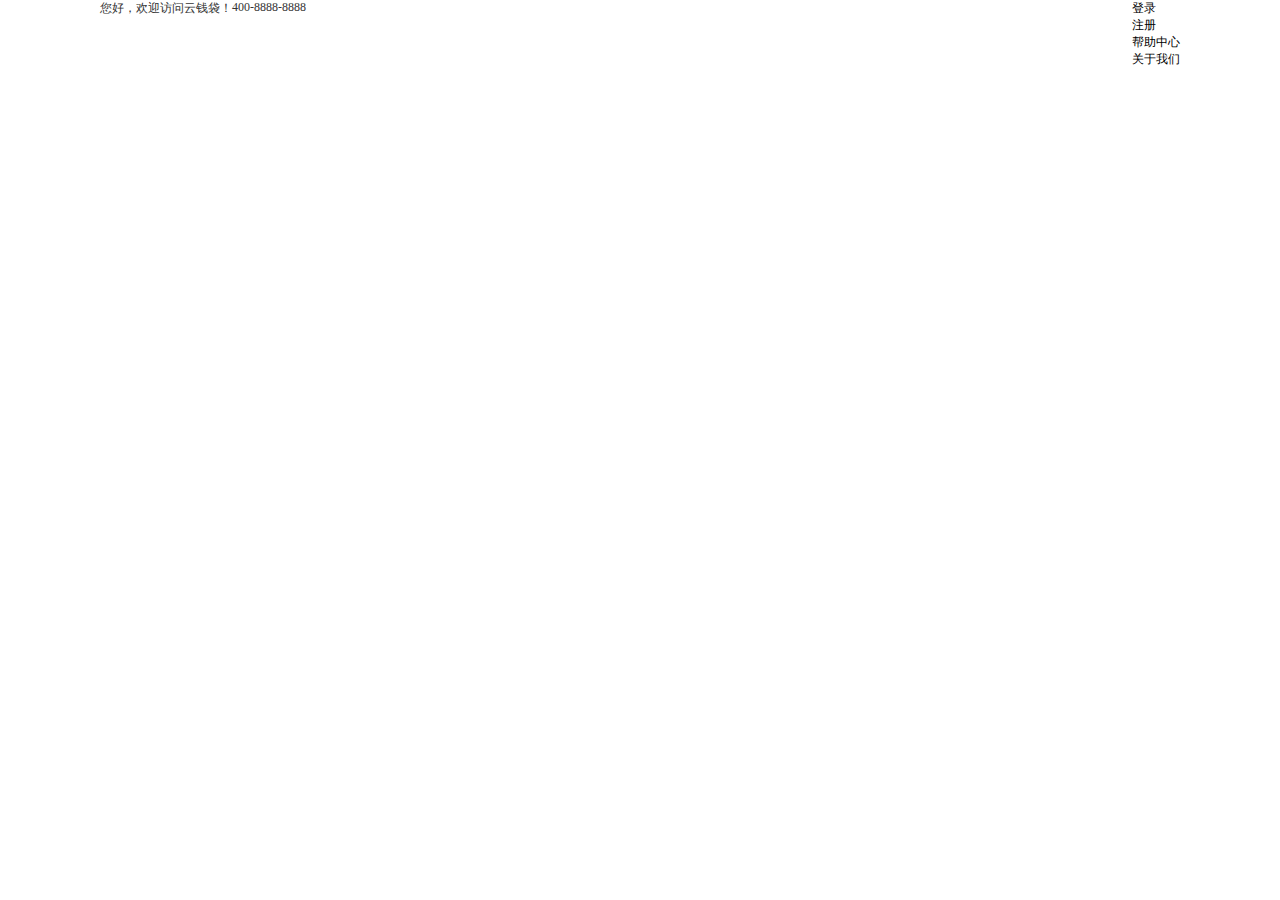
==== index.html @ e407aaa9 "。" ====
<!DOCTYPE html>
<html lang="en">
<head>
	<meta charset="UTF-8">
	<title>云钱袋</title>
	<link rel="stylesheet" href="css/common.css">
	<link rel="stylesheet" href="css/index.css">
</head>
<body>
	<div class="wrap">
		<div class="header">
			<div class="topBar bg">
				<div class="w">
					<p class="fl">您好，欢迎访问云钱袋！</p>
					<h5 class="fl">400-8888-8888</h5>
					<div class="fr">
						<ul>
							<li>
								<a href="">登录</a>
							</li>
							<li>
								<a href="">注册</a>
							</li>
							<li>
								<a href="">帮助中心</a>
							</li>
							<li>
								<a href="">关于我们</a>
							</li>
						</ul>
					</div>
				</div>
			</div>
			<div class=""></div>
		</div>
		<div class="main"></div>
		<div class="footer">
			
		</div>
	</div>
</body>
</html>
---- css/common.css ----
*{
	-webkit-box-sizing: content-box;
    -moz-box-sizing: content-box;
    box-sizing: content-box;
    font-size: 12px;
}
html,body{width:100%;color:#333333;background:#ffffff;}
body,div,dl,dt,dd,ul,ol,li,h1,h2,h3,h4,h5,h6,pre,code,label,form,fieldset,legend,input,button,textarea,p,section,blockquote,th,td,strong,a{padding:0;margin:0;}
table{border-collapse:collapse;border-spacing:0;}
fieldset,img{border:0;}
a{text-decoration: none;color:#000;}
var,em,strong{font-style:normal;}
address,caption,cite,code,dfn,em,strong,th,var, optgroup{font-style:inherit;font-weight:inherit;}
del,ins{text-decoration:none;}
li{list-style:none;}
caption,th{text-align:left;}
h1,h2,h3,h4,h5,h6{font-size:100%;font-weight:normal;}
q:before,q:after{content:'';}
abbr,acronym{border:0;font-variant:normal;}
sup{vertical-align:baseline;}
sub{vertical-align:baseline;}
legend{color:#000;}
input,button,textarea,select,optgroup,option{font-family:inherit; font-size:inherit;font-style:inherit;font-weight:inherit;outline:none;}
input,button,textarea,select{*font-size:100%;-webkit-box-sizing:content-box;box-sizing:content-box;resize:none;}
*:link,*:visited,*:hover,*:active{-webkit-tap-highlight-color:transparent;}
.w{width: 1080px;margin: 0 auto;}
.bg{background: #f5f5f5;}
.fl{float: left;}
.fr{float: right;}
.clearfix{*zoom:1;}
.clearfix:after{display:block;content:"clear"; height:0; clear:both;overflow:hidden;visibility:hidden;}
.inblock{display:inline-block;*display:inline;zoom:1;float:none;}
.none{display: none;}
.ellipsis {white-space: nowrap;overflow: hidden;-ms-text-overflow: ellipsis;-o-text-overflow: ellipsis;text-overflow: ellipsis;}
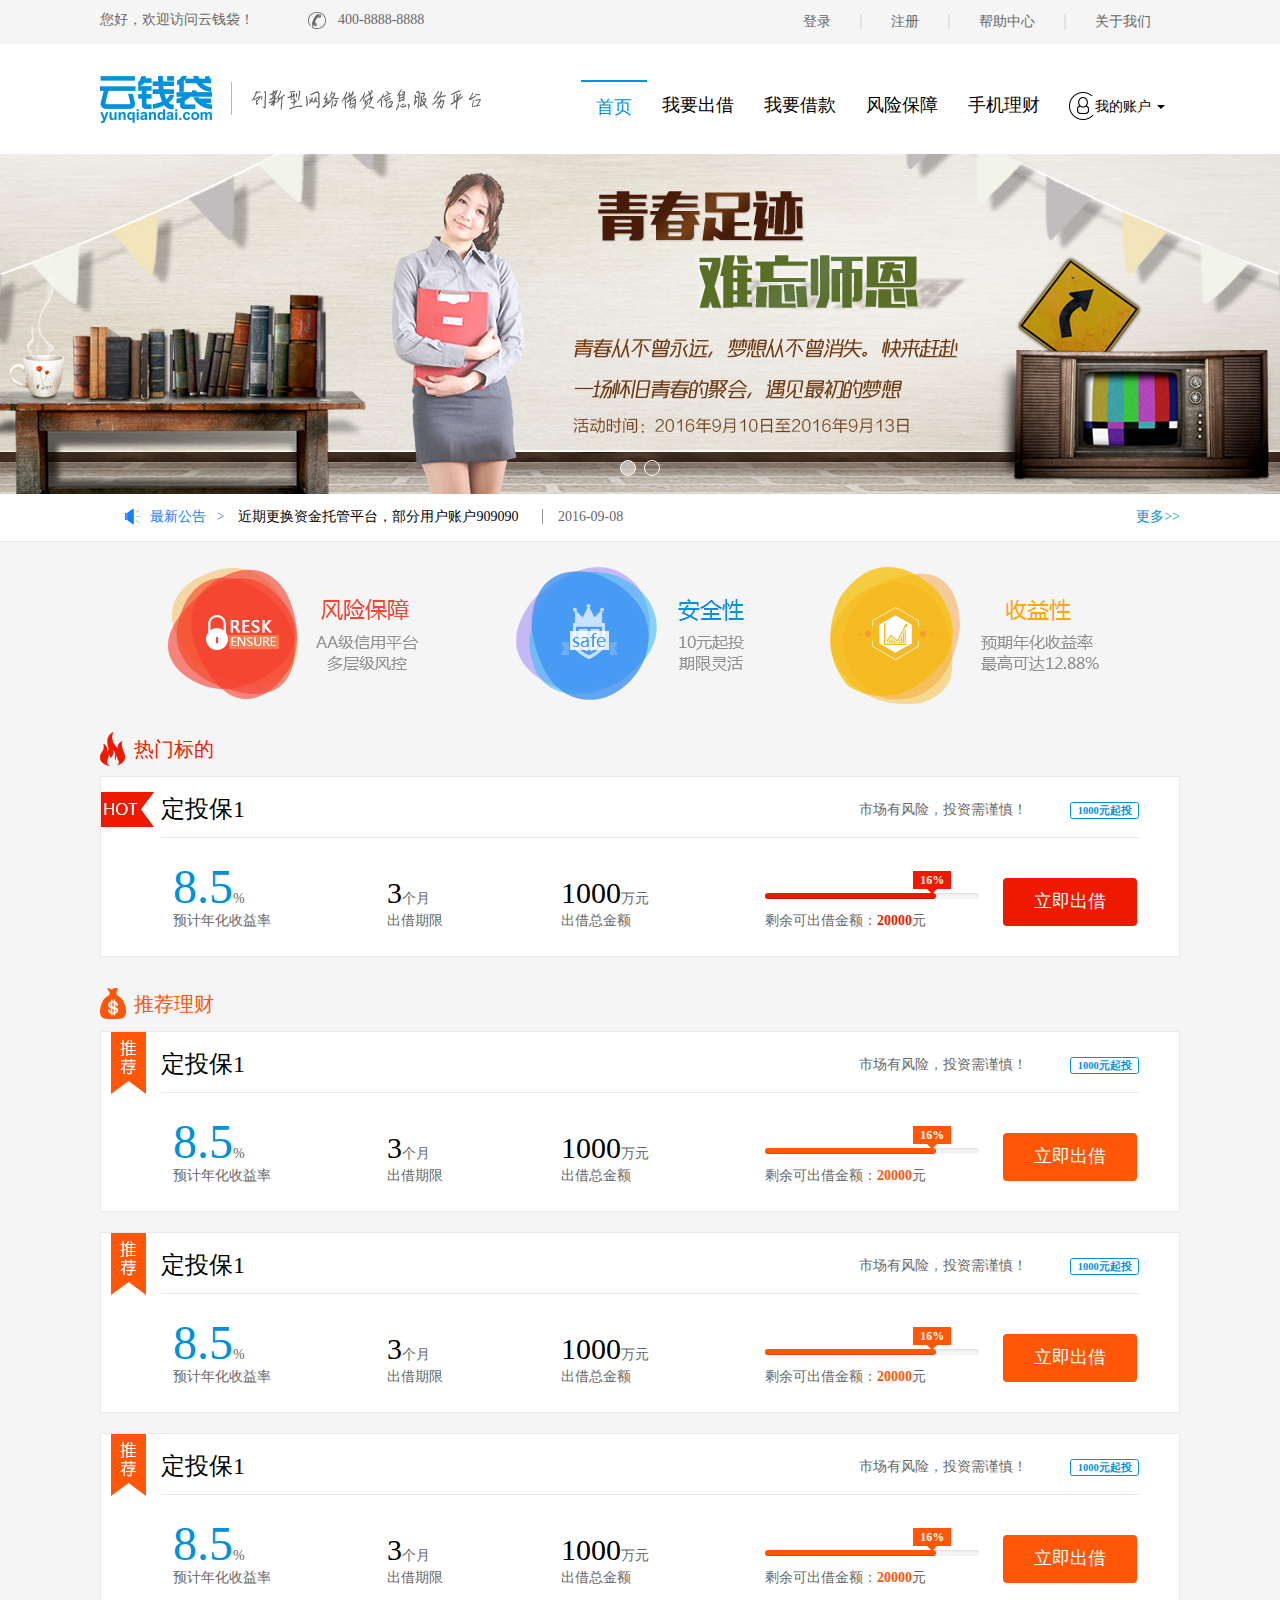
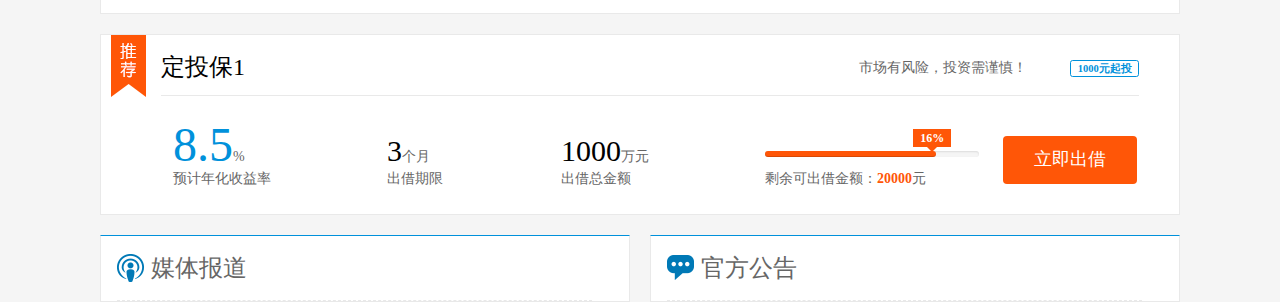
==== commit 6cb97f8b: "index.css" ====
--- a/index.html
+++ b/index.html
@@ -3,40 +3,408 @@
 <head>
 	<meta charset="UTF-8">
 	<title>云钱袋</title>
+	<link rel="stylesheet" href="plugin/bootstrap3/css/bootstrap.min.css">
 	<link rel="stylesheet" href="css/common.css">
 	<link rel="stylesheet" href="css/index.css">
 </head>
 <body>
 	<div class="wrap">
+		<style>
+		.header .wel{line-height: 40px;}
+		.header .tel{line-height: 40px;margin-left: 54px;padding-left: 30px;background: url(image/topBar-tel.png) no-repeat left center;}
+		.header .item .list{padding: 12px 0;}
+		.header .item .list a{padding: 0 29px;line-height: 16px;border-right:2px solid #e1e1e1;}
+		.header .item .list.last a{border:none;}
+		.navBar{height: 110px;}
+		.navBar li a{color: #000;font-size: 18px;}
+		.navBar li.active a{color: #0091db;border-top: 2px solid #0091db;}
+		.navBar .logo{padding-top: 32px;}
+		.navBar .pull-right{padding-top: 36px;}
+		.navBar .dropdown-toggle{background: url(image/navBar-my.png) no-repeat 14px center;padding-left: 40px;}
+		.dropdown-menu>li>a{text-align: center;}
+		.nav>li>a:focus, .nav>li>a:hover{background-color: #fff;}
+		</style>
 		<div class="header">
 			<div class="topBar bg">
-				<div class="w">
-					<p class="fl">您好，欢迎访问云钱袋！</p>
-					<h5 class="fl">400-8888-8888</h5>
-					<div class="fr">
-						<ul>
-							<li>
+				<div class="w clearfix">
+					<p class="pull-left wel">您好，欢迎访问云钱袋！</p>
+					<h5 class="pull-left tel">400-8888-8888</h5>
+					<div class="pull-right">
+						<ul class="item clearfix">
+							<li class="list pull-left">
 								<a href="">登录</a>
 							</li>
-							<li>
+							<li class="list pull-left">
 								<a href="">注册</a>
 							</li>
-							<li>
+							<li class="list pull-left">
 								<a href="">帮助中心</a>
 							</li>
-							<li>
+							<li class="list pull-left last">
 								<a href="">关于我们</a>
 							</li>
 						</ul>
 					</div>
 				</div>
 			</div>
-			<div class=""></div>
+			<div class="navBar">
+				<div class="w clearfix">
+					<div class="pull-left logo">
+						<a href="">
+							<img src="image/logo.png" alt="">
+						</a>
+					</div>
+					<div class="pull-right">
+						<ul class="nav navbar-nav">
+				            <li class="active">
+				            	<a href="#">首页</a>
+				            </li>
+				            <li>
+				            	<a href="#about">我要出借</a>
+				            </li>
+				            <li>
+				            	<a href="#about">我要借款</a>
+				            </li>
+				            <li>
+				            	<a href="#about">风险保障</a>
+				            </li>
+				            <li>
+				            	<a href="#about">手机理财</a>
+				            </li>
+				            <li>
+				            	<a class="dropdown-toggle" data-toggle="dropdown" href="#">
+							        <span class="account">我的账户</span> 
+							        <span class="caret"></span>
+							    </a>
+							    <ul class="dropdown-menu" role="menu">
+						            <li><a href="#">我的账户</a></li>
+						            <li><a href="#">我的理财</a></li>
+						            <li><a href="#">我要充值</a></li>
+						            <li><a href="#">我要提现</a></li>
+						            <li><a href="#">我的借款</a></li>
+						            <li class="divider"></li>
+						            <li><a href="">退出登录</a></li>
+						        </ul>
+
+				            </li>
+				        </ul>
+					</div>
+				</div>
+			</div>
 		</div>
-		<div class="main"></div>
+		<div class="main">
+			<div class="slide">
+				<div class="slideBox">
+					<div class="hd">
+						<ul>
+							<li class="on"></li>
+							<li class=""></li>
+						</ul>
+					</div>
+					<div class="bd">
+						<ul>
+							<li style="display: list-item;">
+								<a href="" style="background: url(image/static/banner1.jpg) no-repeat 50% 0"></a>
+							</li>
+							<li style="display: none;">
+								<a href="" style="background: url(image/static/banner2.jpg) no-repeat 50% 0"></a>
+							</li>
+								
+						</ul>
+					</div>
+				</div>
+			</div>
+			<div class="announcement">
+				<div class="w clearfix">
+					<div class="recent pull-left">
+						<a href="">最新公告&nbsp;&nbsp; > &nbsp;&nbsp;</a>
+						<span>近期更换资金托管平台，部分用户账户909090</span>
+						<time>2016-09-08</time>
+					</div>
+					<a href="" class="pull-right more">更多>></a>
+				</div>
+			</div>
+			<div class="content bg">
+				<div class="w">
+					<div class="character clearfix">
+						<div class="pull-left">
+							<dl>
+								<dt>
+									<img src="image/static/character1.jpg" alt="">
+								</dt>
+								<!-- <dd>
+									<h3 style="color:#f54630;">风险保障</h3>
+									<p>AA级信用平台</p>
+									<p>多层级风控</p>
+								</dd> -->
+							</dl>
+						</div>
+						<div class="pull-left">
+							<dl>
+								<dt>
+									<img src="image/static/character2.jpg" alt="">
+								</dt>
+								<!-- <dd>
+									<h3 style="color:#0091db;">安全性</h3>
+									<p>10元起投</p>
+									<p>期限灵活</p>
+								</dd> -->
+							</dl>
+						</div>
+						<div class="pull-left">
+							<dl>
+								<dt>
+									<img src="image/static/character3.jpg" alt="">
+								</dt>
+								<!-- <dd>
+									<h3 style="color:#ffa800;">收益性</h3>
+									<p>预期年化收益率</p>
+									<p>最高可达12.88%</p>
+								</dd> -->
+							</dl>
+						</div>
+					</div>
+					<div class="lists">
+						<div class="title">
+							<h3 class="hot-color">热门标的</h3>
+						</div>
+						<div class="list">
+							<ul class="list-group">
+								<li class="list-item">
+									<div class="hot-marked"></div>
+									<div class="top clearfix">
+										<h3 class="pull-left">定投保1</h3>
+										<div class="pull-right clearfix">
+											<span>市场有风险，投资需谨慎！</span>
+											<span class="label">1000元起投</span>
+										</div>
+									</div>
+									<div class="cen">
+										<ul class="clearfix">
+											<li class="pull-left y">
+												<p class="up"><span class="y-big">8.5</span>%</p>
+												<span>预计年化收益率</span>
+											</li>
+											<li class="pull-left d">
+												<p class="up"><span class="d-big">3</span>个月</p>
+												<span>出借期限</span>
+											</li>
+											<li class="pull-left t">
+												<p class="up"><span class="d-big">1000</span>万元</p>
+												<span>出借总金额</span>
+											</li>
+											<li class="pull-left p">
+												<div class="progress">
+												  <div class="progress-bar progress-bar-danger hot-bg" role="progressbar" aria-valuenow="80" aria-valuemin="0" aria-valuemax="100" style="width: 80%">
+												  <div class="badge hot-bg">16%
+													<div class="caret2 hot-border"></div>
+												  </div>  
+												  </div>
+												</div>
+												<span>剩余可出借金额：<b class="hot-color">20000</b>元</span>
+											</li>
+											<li class="pull-left b">
+												<button class="btn hot-bg">立即出借</button>
+											</li>
+										</ul>
+									</div>
+								</li>
+							</ul>
+						</div>
+						<div class="title">
+							<h3 class="recommend-color">推荐理财</h3>
+						</div>
+						<div class="list">
+							<ul class="list-group">
+								<li class="list-item">
+									<div class="recommend-marked"></div>
+									<div class="top clearfix">
+										<h3 class="pull-left">定投保1</h3>
+										<div class="pull-right clearfix">
+											<span>市场有风险，投资需谨慎！</span>
+											<span class="label">1000元起投</span>
+										</div>
+									</div>
+									<div class="cen">
+										<ul class="clearfix">
+											<li class="pull-left y">
+												<p class="up"><span class="y-big">8.5</span>%</p>
+												<span>预计年化收益率</span>
+											</li>
+											<li class="pull-left d">
+												<p class="up"><span class="d-big">3</span>个月</p>
+												<span>出借期限</span>
+											</li>
+											<li class="pull-left t">
+												<p class="up"><span class="d-big">1000</span>万元</p>
+												<span>出借总金额</span>
+											</li>
+											<li class="pull-left p">
+												<div class="progress">
+												  <div class="progress-bar progress-bar-danger recommend-bg" role="progressbar" aria-valuenow="80" aria-valuemin="0" aria-valuemax="100" style="width: 80%">
+												  <div class="badge recommend-bg">16%
+													<div class="caret2 recommend-border"></div>
+												  </div>  
+												  </div>
+												</div>
+												<span>剩余可出借金额：<b class="recommend-color">20000</b>元</span>
+											</li>
+											<li class="pull-left b">
+												<button class="btn recommend-bg">立即出借</button>
+											</li>
+										</ul>
+									</div>
+								</li>
+								<li class="list-item">
+									<div class="recommend-marked"></div>
+									<div class="top clearfix">
+										<h3 class="pull-left">定投保1</h3>
+										<div class="pull-right clearfix">
+											<span>市场有风险，投资需谨慎！</span>
+											<span class="label">1000元起投</span>
+										</div>
+									</div>
+									<div class="cen">
+										<ul class="clearfix">
+											<li class="pull-left y">
+												<p class="up"><span class="y-big">8.5</span>%</p>
+												<span>预计年化收益率</span>
+											</li>
+											<li class="pull-left d">
+												<p class="up"><span class="d-big">3</span>个月</p>
+												<span>出借期限</span>
+											</li>
+											<li class="pull-left t">
+												<p class="up"><span class="d-big">1000</span>万元</p>
+												<span>出借总金额</span>
+											</li>
+											<li class="pull-left p">
+												<div class="progress">
+												  <div class="progress-bar progress-bar-danger recommend-bg" role="progressbar" aria-valuenow="80" aria-valuemin="0" aria-valuemax="100" style="width: 80%">
+												  <div class="badge recommend-bg">16%
+													<div class="caret2 recommend-border"></div>
+												  </div>  
+												  </div>
+												</div>
+												<span>剩余可出借金额：<b class="recommend-color">20000</b>元</span>
+											</li>
+											<li class="pull-left b">
+												<button class="btn recommend-bg">立即出借</button>
+											</li>
+										</ul>
+									</div>
+								</li>
+								<li class="list-item">
+									<div class="recommend-marked"></div>
+									<div class="top clearfix">
+										<h3 class="pull-left">定投保1</h3>
+										<div class="pull-right clearfix">
+											<span>市场有风险，投资需谨慎！</span>
+											<span class="label">1000元起投</span>
+										</div>
+									</div>
+									<div class="cen">
+										<ul class="clearfix">
+											<li class="pull-left y">
+												<p class="up"><span class="y-big">8.5</span>%</p>
+												<span>预计年化收益率</span>
+											</li>
+											<li class="pull-left d">
+												<p class="up"><span class="d-big">3</span>个月</p>
+												<span>出借期限</span>
+											</li>
+											<li class="pull-left t">
+												<p class="up"><span class="d-big">1000</span>万元</p>
+												<span>出借总金额</span>
+											</li>
+											<li class="pull-left p">
+												<div class="progress">
+												  <div class="progress-bar progress-bar-danger recommend-bg" role="progressbar" aria-valuenow="80" aria-valuemin="0" aria-valuemax="100" style="width: 80%">
+												  <div class="badge recommend-bg">16%
+													<div class="caret2 recommend-border"></div>
+												  </div>  
+												  </div>
+												</div>
+												<span>剩余可出借金额：<b class="recommend-color">20000</b>元</span>
+											</li>
+											<li class="pull-left b">
+												<button class="btn recommend-bg">立即出借</button>
+											</li>
+										</ul>
+									</div>
+								</li>
+								<li class="list-item">
+									<div class="recommend-marked"></div>
+									<div class="top clearfix">
+										<h3 class="pull-left">定投保1</h3>
+										<div class="pull-right clearfix">
+											<span>市场有风险，投资需谨慎！</span>
+											<span class="label">1000元起投</span>
+										</div>
+									</div>
+									<div class="cen">
+										<ul class="clearfix">
+											<li class="pull-left y">
+												<p class="up"><span class="y-big">8.5</span>%</p>
+												<span>预计年化收益率</span>
+											</li>
+											<li class="pull-left d">
+												<p class="up"><span class="d-big">3</span>个月</p>
+												<span>出借期限</span>
+											</li>
+											<li class="pull-left t">
+												<p class="up"><span class="d-big">1000</span>万元</p>
+												<span>出借总金额</span>
+											</li>
+											<li class="pull-left p">
+												<div class="progress">
+												  <div class="progress-bar progress-bar-danger recommend-bg" role="progressbar" aria-valuenow="80" aria-valuemin="0" aria-valuemax="100" style="width: 80%">
+												  <div class="badge recommend-bg">16%
+													<div class="caret2 recommend-border"></div>
+												  </div>  
+												  </div>
+												</div>
+												<span>剩余可出借金额：<b class="recommend-color">20000</b>元</span>
+											</li>
+											<li class="pull-left b">
+												<button class="btn recommend-bg">立即出借</button>
+											</li>
+										</ul>
+									</div>
+								</li>
+							</ul>
+						</div>
+						
+					</div>
+					<div class="clearfix message-box">
+						<div class="pull-left message-con">
+							<div class="t clearfix">
+								<h3 class="pull-left mt">媒体报道</h3>
+								<div class="pull-right">
+									<span class="badge"></span>
+								</div>
+							</div>
+						</div>
+						<div class="pull-right message-con">
+							<div class="t clearfix">
+								<h3 class="pull-left gf">官方公告</h3>
+								<div class="pull-right">
+									<span class="badge"></span>
+								</div>
+							</div>
+						</div>
+					</div>
+				</div>
+				
+			</div>
+		</div>
 		<div class="footer">
 			
 		</div>
 	</div>
 </body>
+<script src="plugin/jquery.min.js"></script>
+<script src="plugin/bootstrap3/js/bootstrap.min.js"></script>
+<script src="plugin/jquery-plug/slider.js"></script>
+<script src="js/index.js"></script>
 </html>--- a/css/common.css
+++ b/css/common.css
@@ -2,33 +2,19 @@
 	-webkit-box-sizing: content-box;
     -moz-box-sizing: content-box;
     box-sizing: content-box;
-    font-size: 12px;
+    font-size: 14px;
 }
-html,body{width:100%;color:#333333;background:#ffffff;}
+html,body{width:100%;color:#666666;background:#ffffff;font-family: "微软雅黑"}
 body,div,dl,dt,dd,ul,ol,li,h1,h2,h3,h4,h5,h6,pre,code,label,form,fieldset,legend,input,button,textarea,p,section,blockquote,th,td,strong,a{padding:0;margin:0;}
 table{border-collapse:collapse;border-spacing:0;}
-fieldset,img{border:0;}
-a{text-decoration: none;color:#000;}
-var,em,strong{font-style:normal;}
-address,caption,cite,code,dfn,em,strong,th,var, optgroup{font-style:inherit;font-weight:inherit;}
-del,ins{text-decoration:none;}
+a{text-decoration: none;color:#666666;}
 li{list-style:none;}
-caption,th{text-align:left;}
-h1,h2,h3,h4,h5,h6{font-size:100%;font-weight:normal;}
-q:before,q:after{content:'';}
-abbr,acronym{border:0;font-variant:normal;}
-sup{vertical-align:baseline;}
-sub{vertical-align:baseline;}
-legend{color:#000;}
 input,button,textarea,select,optgroup,option{font-family:inherit; font-size:inherit;font-style:inherit;font-weight:inherit;outline:none;}
-input,button,textarea,select{*font-size:100%;-webkit-box-sizing:content-box;box-sizing:content-box;resize:none;}
+input,button,textarea,select{*font-size:100%;resize:none;}
 *:link,*:visited,*:hover,*:active{-webkit-tap-highlight-color:transparent;}
+a:hover{text-decoration: none;}
 .w{width: 1080px;margin: 0 auto;}
 .bg{background: #f5f5f5;}
-.fl{float: left;}
-.fr{float: right;}
 .clearfix{*zoom:1;}
-.clearfix:after{display:block;content:"clear"; height:0; clear:both;overflow:hidden;visibility:hidden;}
 .inblock{display:inline-block;*display:inline;zoom:1;float:none;}
-.none{display: none;}
 .ellipsis {white-space: nowrap;overflow: hidden;-ms-text-overflow: ellipsis;-o-text-overflow: ellipsis;text-overflow: ellipsis;}
--- a/css/index.css
+++ b/css/index.css
@@ -0,0 +1,251 @@
+.slide{
+    position: relative;
+}
+.slide .slideBox .bd{
+    position:relative;
+    height:340px;
+    overflow:hidden;
+    background:url("../image/loading.gif") 50% no-repeat;
+}
+.slide .slides{
+    position:relative;
+    z-index:1;
+}
+.slide .bd li{
+    height:340px;
+}
+.slide .bd li a{
+    display: block;
+    width: 100%;
+    height: 100%;
+}
+.slide .hd{
+    position:absolute;
+    bottom:12px;
+    z-index:2;
+    width:100%;
+    text-align:center;
+}
+.slide .hd li{
+    display:inline-block;
+    *display:inline;zoom:1;float:none;
+    width:14px;
+    height:14px;
+    line-height:50px;
+    overflow:hidden;
+    background:transparent;
+    cursor:pointer;
+    border: 1px solid #fff;
+    margin: 0 2px;
+    border-radius: 50% 50%;
+}
+.slide .hd li.on{
+    background:rgba(255,255,255,0.5);
+}
+.announcement{
+    padding: 15px 0;
+    border-bottom: 1px solid #e9e9e9; 
+    line-height: 1.2;
+}
+.recent{
+    padding-left: 25px;
+}
+.recent a{
+    color: #157ffc;
+    padding-left: 25px;
+    background: url(../image/announcement.png) no-repeat left center;
+}
+.recent span{
+    color: #000000;
+}
+.recent time{
+    border-left: 1px solid #909090;
+    margin-left: 20px;
+    padding: 0 15px; 
+}
+.announcement .more{
+    color: #0091db;
+}
+
+.character{
+    height: 180px;
+}
+.character div.pull-left{
+    margin-left: 60px;
+    margin-top: 20px;
+}
+
+/*lists*/
+.hot-bg{
+    background: #ed1a00;
+}
+.recommend-bg{
+    background: #ff5607;
+}
+.hot-color{
+    color: #ed1a00;
+}
+.recommend-color{
+    color: #ff5607;
+}
+.hot-border{
+    border-top: 5px solid #ed1a00;
+}
+.recommend-border{
+    border-top: 5px solid #ff5607;
+}
+.hot-marked{
+    position: absolute;
+    left: 0;
+    width: 53px;
+    height: 35px;
+    background: url(../image/hot2.png) no-repeat;
+}
+.recommend-marked{
+    position: absolute;
+    left: 10px;
+    top: 0;
+    width: 35px;
+    height: 62px;
+    background: url(../image/recommend2.png) no-repeat;
+}
+.lists .title h3.hot-color{
+    background: url(../image/hot.png) no-repeat left center;
+}
+.lists .title h3.recommend-color{
+    background: url(../image/recommend.png) no-repeat left center;
+}
+.lists .title{
+    padding: 10px 0;
+}
+.lists .title h3{
+    font-size: 20px;
+    line-height: 34px;
+    padding-left: 34px;
+}
+.lists .list{
+
+}
+.lists .list-item{
+    background: #fff;
+    border: 1px solid #e9e9e9;
+    padding-left: 60px;
+    padding-top: 15px;
+    padding-right: 40px;
+    padding-bottom: 25px;
+    position: relative;
+    margin-bottom: 20px;
+}
+.lists .list-item .top{
+    padding-bottom: 10px;
+    line-height: 35px;
+    border-bottom:1px solid #e9e9e9; 
+}
+.lists .list-item .top h3{
+    line-height: 35px;
+    color: #000;
+}
+.lists .label{
+    background: none;
+    border: 1px solid #0091db;
+    color: #0091db;
+    padding: .2em .6em;
+    margin-left: 40px;
+}
+.lists .progress{
+    height: 6px;
+    margin-bottom: 12px;
+    overflow: visible;
+}
+.lists .progress-bar{
+    height: 6px;
+    border-radius: 4px;
+    position: relative;
+}
+.lists .badge{
+    position: absolute;
+    bottom: 10px;
+    right: -15px;
+    border-radius: 0;
+}
+.lists .caret2{
+    position: absolute;
+    left: 50%;
+    margin-left: -5px;
+    bottom: -5px;
+    width: 0;
+    height: 0;
+    border-left: 5px solid transparent;
+    border-right: 5px solid transparent;
+}
+.lists .up{
+    line-height: 1;
+}
+.lists .y-big{
+    font-size: 48px;
+    color: #0091db;
+}
+.lists .d-big{
+    font-size: 30px;
+    color: #000;
+}
+.lists .cen li{
+    padding: 0 12px;
+}
+.lists .cen li.y{
+    padding-top: 25px;
+    width: 190px;
+}
+.lists .cen li.d{
+    padding-top: 40px;
+    width: 150px;
+}
+.lists .cen li.d .up{
+    margin-bottom: 3px;
+}
+.lists .cen li.t{
+    padding-top: 40px;
+    width: 180px;
+}
+.lists .cen li.t .up{
+    margin-bottom: 3px;
+}
+.lists .cen li.p{
+    width: 240px;
+    padding-top: 55px;
+    width: 214px;
+}
+.lists .cen li.b{
+    padding-top: 40px;
+    padding-right: 0;
+}
+.lists .cen li.b .btn{
+    font-size: 18px;
+    padding: 10px 30px;
+    color: #fff;
+}
+
+
+.message-box{}
+.message-con{
+    width: 475px;
+    padding-left: 16px;
+    padding-right: 37px;
+    border: 1px solid #e9e9e9;
+    border-top: 1px solid #0091db;
+    background: #fff;
+}
+.message-con .t{
+    padding: 17px 0;
+    border-bottom: 1px dashed #e9e9e9;
+}
+.message-con .t h3{
+    padding-left: 34px;
+    line-height: 30px;
+}
+.message-con .t h3.mt{
+    background: url(../image/message1.png) no-repeat left center;
+}
+.message-con .t h3.gf{
+    background: url(../image/message2.png) no-repeat left center;
+}